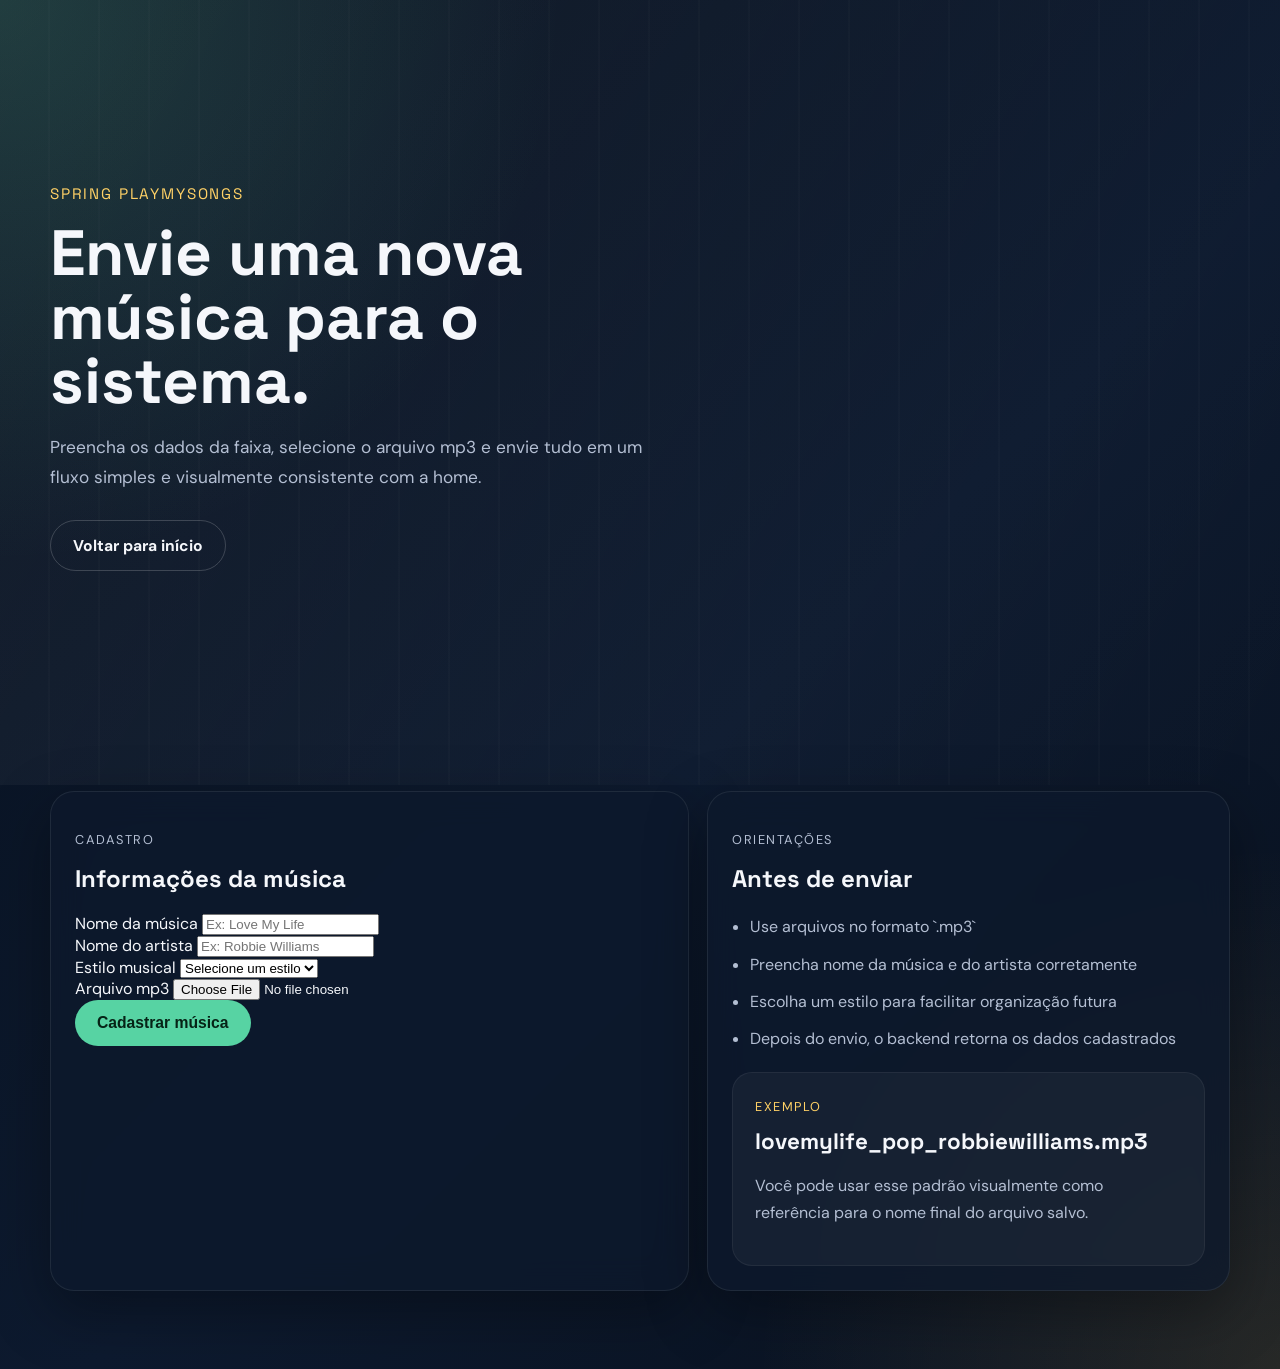
==== src/main/resources/static/cadastroMusica.html @ 6e3c8853 "Arrumar os bugs e fazer front end de pesquisa" ====
<!DOCTYPE html>
<html lang="pt-BR">
<head>
    <meta charset="UTF-8">
    <meta name="viewport" content="width=device-width, initial-scale=1.0">
    <title>Cadastro de Músicas</title>
    <link rel="stylesheet" href="css/style.css">
    <script src="js/cadastroController.js" defer></script>
</head>
<body>
<section class="hero hero--compact">
    <div class="hero__overlay"></div>

    <header class="topbar topbar--single">
        <div>
            <p class="brand">Spring PlayMySongs</p>
            <h1>Envie uma nova música para o sistema.</h1>
            <p class="subtitle">
                Preencha os dados da faixa, selecione o arquivo mp3 e envie tudo em um fluxo simples e visualmente consistente com a home.
            </p>

            <div class="hero__actions">
                <a class="btn btn--secondary" href="index.html">Voltar para início</a>
            </div>
        </div>
    </header>
</section>

<main class="content">
    <section class="section grid">
        <article class="panel">
            <p class="eyebrow">Cadastro</p>
            <h2>Informações da música</h2>

            <form class="music-form" method="post" enctype="multipart/form-data">
                <div class="form-grid">
                    <div class="form-field">
                        <label for="nomeMusica">Nome da música</label>
                        <input type="text" id="nomeMusica" name="nomeMusica" placeholder="Ex: Love My Life" required>
                    </div>

                    <div class="form-field">
                        <label for="nomeAutor">Nome do artista</label>
                        <input type="text" id="nomeAutor" name="nomeAutor" placeholder="Ex: Robbie Williams" required>
                    </div>
                </div>

                <div class="form-grid">
                    <div class="form-field">
                        <label for="estilo">Estilo musical</label>
                        <select id="estilo" name="estilo" required>
                            <option value="">Selecione um estilo</option>
                            <option value="pop">Pop</option>
                            <option value="rock">Rock</option>
                            <option value="sertanejo">Sertanejo</option>
                            <option value="funk">Funk</option>
                            <option value="rap">Rap</option>
                            <option value="gospel">Gospel</option>
                            <option value="mpb">MPB</option>
                            <option value="eletronica">Eletrônica</option>
                        </select>
                    </div>

                    <div class="form-field">
                        <label for="file">Arquivo mp3</label>
                        <input type="file" id="file" name="file" accept=".mp3,audio/mpeg" required>
                    </div>
                </div>

                <div class="form-actions">
                    <button class="btn btn--primary" type="button" onclick="cadastrarMusica()">Cadastrar música</button>
                </div>
            </form>

            <div id="mensagem-feedback" class="suggestion-box" style="display: none;"></div>
        </article>

        <article class="panel">
            <p class="eyebrow">Orientações</p>
            <h2>Antes de enviar</h2>
            <ul class="feature-list">
                <li>Use arquivos no formato `.mp3`</li>
                <li>Preencha nome da música e do artista corretamente</li>
                <li>Escolha um estilo para facilitar organização futura</li>
                <li>Depois do envio, o backend retorna os dados cadastrados</li>
            </ul>

            <div class="suggestion-box" style="margin-top: 20px;">
                <span class="badge">Exemplo</span>
                <h3>lovemylife_pop_robbiewilliams.mp3</h3>
                <p>Você pode usar esse padrão visualmente como referência para o nome final do arquivo salvo.</p>
            </div>
        </article>
    </section>
</main>
</body>
</html>
---- src/main/resources/static/css/style.css ----
@import url('https://fonts.googleapis.com/css2?family=Space+Grotesk:wght@400;500;700&family=DM+Sans:wght@400;500;700&display=swap');

:root {
    --bg: #081120;
    --bg-soft: #101b2e;
    --surface: rgba(14, 25, 44, 0.78);
    --surface-border: rgba(255, 255, 255, 0.08);
    --text: #f5f7fb;
    --muted: #b4bfd3;
    --primary: #57d3a3;
    --primary-dark: #1ea672;
    --accent: #ffd166;
    --shadow: 0 20px 60px rgba(0, 0, 0, 0.35);
}

* {
    box-sizing: border-box;
}

html {
    scroll-behavior: smooth;
}

body {
    margin: 0;
    font-family: 'DM Sans', sans-serif;
    color: var(--text);
    background:
            radial-gradient(circle at top left, rgba(87, 211, 163, 0.18), transparent 30%),
            radial-gradient(circle at bottom right, rgba(255, 209, 102, 0.12), transparent 28%),
            linear-gradient(135deg, #07101d 0%, #0d1a2f 55%, #09111e 100%);
    min-height: 100vh;
}

h1, h2, h3, .brand {
    font-family: 'Space Grotesk', sans-serif;
    margin-top: 0;
}

a {
    text-decoration: none;
}

.hero {
    position: relative;
    padding: 40px 24px 70px;
    overflow: hidden;
}

.hero__overlay {
    position: absolute;
    inset: 0;
    background:
            linear-gradient(120deg, rgba(255,255,255,0.05), transparent),
            repeating-linear-gradient(
                    90deg,
                    transparent 0,
                    transparent 48px,
                    rgba(255,255,255,0.03) 49px,
                    transparent 50px
            );
    pointer-events: none;
}

.topbar,
.content {
    width: min(1180px, calc(100% - 24px));
    margin: 0 auto;
    position: relative;
    z-index: 1;
}

.topbar {
    display: grid;
    grid-template-columns: 1.3fr 0.9fr;
    gap: 28px;
    align-items: center;
    min-height: 75vh;
}

.brand {
    color: var(--accent);
    font-size: 0.95rem;
    letter-spacing: 0.12em;
    text-transform: uppercase;
    margin-bottom: 18px;
}

h1 {
    font-size: clamp(2.4rem, 5vw, 4.8rem);
    line-height: 1;
    max-width: 700px;
    margin-bottom: 20px;
}

.subtitle {
    max-width: 620px;
    font-size: 1.08rem;
    line-height: 1.7;
    color: var(--muted);
}

.hero__actions {
    display: flex;
    flex-wrap: wrap;
    gap: 14px;
    margin-top: 28px;
}

.btn,
.card__button {
    border: 0;
    border-radius: 999px;
    padding: 14px 22px;
    font-weight: 700;
    font-size: 0.98rem;
    cursor: pointer;
    transition: transform 0.2s ease, opacity 0.2s ease, background 0.2s ease;
}

.btn:hover,
.card__button:hover {
    transform: translateY(-2px);
}

.btn--primary {
    background: var(--primary);
    color: #062316;
}

.btn--secondary {
    background: transparent;
    color: var(--text);
    border: 1px solid rgba(255,255,255,0.18);
}

.hero__card,
.card,
.panel {
    background: var(--surface);
    border: 1px solid var(--surface-border);
    backdrop-filter: blur(16px);
    box-shadow: var(--shadow);
}

.hero__card {
    border-radius: 28px;
    padding: 28px;
}

.badge,
.eyebrow {
    display: inline-block;
    font-size: 0.8rem;
    text-transform: uppercase;
    letter-spacing: 0.12em;
    color: var(--accent);
    margin-bottom: 12px;
}

.hero__card h2 {
    font-size: 2rem;
    margin-bottom: 12px;
}

.hero__card p {
    color: var(--muted);
    line-height: 1.7;
}

.hero__stats {
    display: grid;
    grid-template-columns: repeat(3, 1fr);
    gap: 12px;
    margin-top: 24px;
}

.hero__stats div {
    background: rgba(255, 255, 255, 0.04);
    border-radius: 18px;
    padding: 16px;
}

.hero__stats strong {
    display: block;
    font-size: 1.05rem;
    margin-bottom: 4px;
}

.hero__stats span {
    color: var(--muted);
    font-size: 0.9rem;
}

.content {
    padding-bottom: 50px;
}

.section {
    margin-top: -22px;
    padding: 28px 0;
}

.section--highlight {
    position: relative;
    z-index: 2;
}

.section__title {
    margin-bottom: 20px;
}

.section__title h2 {
    font-size: clamp(1.8rem, 4vw, 3rem);
    margin: 0;
}

.cards {
    display: grid;
    grid-template-columns: repeat(3, 1fr);
    gap: 18px;
}

.card,
.panel {
    border-radius: 24px;
    padding: 24px;
}

.card__icon {
    display: inline-flex;
    width: 52px;
    height: 52px;
    border-radius: 16px;
    align-items: center;
    justify-content: center;
    background: rgba(87, 211, 163, 0.12);
    color: var(--primary);
    font-size: 1.4rem;
    margin-bottom: 16px;
}

.card p,
.panel p,
.feature-list li,
.suggestion-box p {
    color: var(--muted);
    line-height: 1.7;
}

.card__link {
    display: inline-block;
    margin-top: 14px;
    color: var(--accent);
    font-weight: 700;
}

.card__button {
    margin-top: 14px;
    background: rgba(255, 209, 102, 0.12);
    color: var(--accent);
}

.grid {
    display: grid;
    grid-template-columns: 1.1fr 0.9fr;
    gap: 18px;
}

.suggestion-box {
    margin-top: 16px;
    padding: 22px;
    border-radius: 20px;
    background: rgba(255, 255, 255, 0.04);
    border: 1px solid rgba(255,255,255,0.06);
}

.suggestion-box h3 {
    margin-bottom: 8px;
    font-size: 1.4rem;
}

.feature-list {
    padding-left: 18px;
    margin: 12px 0 0;
}

.feature-list li + li {
    margin-top: 10px;
}

@media (max-width: 900px) {
    .topbar,
    .cards,
    .grid,
    .hero__stats {
        grid-template-columns: 1fr;
    }

    .hero {
        padding-top: 24px;
    }

    .topbar {
        min-height: auto;
    }
}

@media (max-width: 600px) {
    .hero,
    .content {
        width: 100%;
    }

    .hero__actions {
        flex-direction: column;
    }

    .btn,
    .card__button {
        width: 100%;
        text-align: center;
    }

    .card,
    .panel,
    .hero__card {
        padding: 20px;
    }

    .hero--compact {
        padding-bottom: 40px;
    }

    .topbar--single {
        grid-template-columns: 1fr;
        min-height: auto;
    }

    .music-form {
        margin-top: 20px;
    }

    .form-grid {
        display: grid;
        grid-template-columns: repeat(2, 1fr);
        gap: 18px;
        margin-bottom: 18px;
    }

    .form-field {
        display: flex;
        flex-direction: column;
        gap: 10px;
    }

    .form-field label {
        font-weight: 700;
        color: var(--text);
        font-size: 0.95rem;
    }

    .form-field input,
    .form-field select {
        width: 100%;
        border: 1px solid rgba(255, 255, 255, 0.12);
        background: rgba(255, 255, 255, 0.05);
        color: var(--text);
        border-radius: 16px;
        padding: 14px 16px;
        font: inherit;
        outline: none;
        transition: border-color 0.2s ease, transform 0.2s ease, background 0.2s ease;
    }

    .form-field input::placeholder {
        color: rgba(180, 191, 211, 0.75);
    }

    .form-field input:focus,
    .form-field select:focus {
        border-color: var(--primary);
        background: rgba(255, 255, 255, 0.08);
        transform: translateY(-1px);
    }

    .form-field input[type="file"] {
        padding: 12px;
        cursor: pointer;
    }

    .form-actions {
        margin-top: 10px;
    }

    .form-actions .btn {
        min-width: 220px;
    }

    #mensagem-feedback {
        margin-top: 22px;
    }

    @media (max-width: 900px) {
        .form-grid {
            grid-template-columns: 1fr;
        }
    }

    @media (max-width: 600px) {
        .form-actions .btn {
            width: 100%;
            min-width: 0;
        }
    }
}
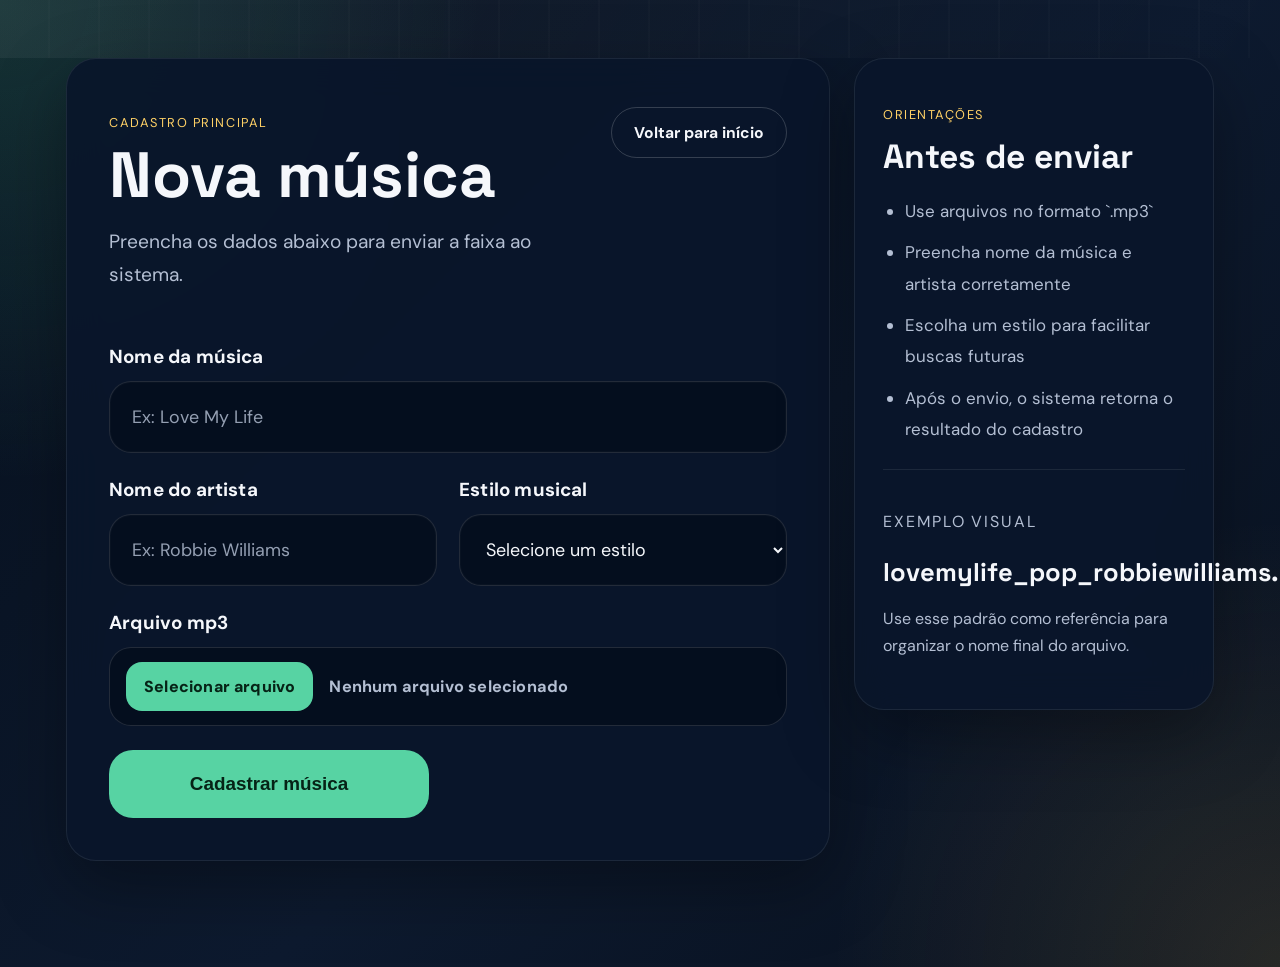
==== commit ae1c7b92: "Front end feito(falta pesquisa) e cadastro funcionando" ====
--- a/src/main/resources/static/cadastroMusica.html
+++ b/src/main/resources/static/cadastroMusica.html
@@ -10,43 +10,36 @@
 <body>
 <section class="hero hero--compact">
     <div class="hero__overlay"></div>
-
-    <header class="topbar topbar--single">
-        <div>
-            <p class="brand">Spring PlayMySongs</p>
-            <h1>Envie uma nova música para o sistema.</h1>
-            <p class="subtitle">
-                Preencha os dados da faixa, selecione o arquivo mp3 e envie tudo em um fluxo simples e visualmente consistente com a home.
-            </p>
-
-            <div class="hero__actions">
-                <a class="btn btn--secondary" href="index.html">Voltar para início</a>
-            </div>
-        </div>
-    </header>
 </section>
 
 <main class="content">
-    <section class="section grid">
-        <article class="panel">
-            <p class="eyebrow">Cadastro</p>
-            <h2>Informações da música</h2>
+    <section class="cadastro-shell">
+        <article class="cadastro-main">
+            <div class="cadastro-main__header cadastro-main__header--row">
+                <div>
+                    <p class="eyebrow">Cadastro principal</p>
+                    <h2>Nova música</h2>
+                    <p class="cadastro-main__text">
+                        Preencha os dados abaixo para enviar a faixa ao sistema.
+                    </p>
+                </div>
 
-            <form class="music-form" method="post" enctype="multipart/form-data">
-                <div class="form-grid">
-                    <div class="form-field">
-                        <label for="nomeMusica">Nome da música</label>
-                        <input type="text" id="nomeMusica" name="nomeMusica" placeholder="Ex: Love My Life" required>
-                    </div>
+                <a class="btn btn--secondary cadastro-main__back" href="index.html">Voltar para início</a>
+            </div>
 
-                    <div class="form-field">
+            <form class="music-form music-form--spotlight" method="post" enctype="multipart/form-data">
+                <div class="music-form__group">
+                    <label for="nomeMusica">Nome da música</label>
+                    <input type="text" id="nomeMusica" name="nomeMusica" placeholder="Ex: Love My Life" required>
+                </div>
+
+                <div class="music-form__row">
+                    <div class="music-form__group">
                         <label for="nomeAutor">Nome do artista</label>
                         <input type="text" id="nomeAutor" name="nomeAutor" placeholder="Ex: Robbie Williams" required>
                     </div>
-                </div>
 
-                <div class="form-grid">
-                    <div class="form-field">
+                    <div class="music-form__group">
                         <label for="estilo">Estilo musical</label>
                         <select id="estilo" name="estilo" required>
                             <option value="">Selecione um estilo</option>
@@ -60,37 +53,47 @@
                             <option value="eletronica">Eletrônica</option>
                         </select>
                     </div>
-
-                    <div class="form-field">
-                        <label for="file">Arquivo mp3</label>
-                        <input type="file" id="file" name="file" accept=".mp3,audio/mpeg" required>
-                    </div>
                 </div>
 
-                <div class="form-actions">
-                    <button class="btn btn--primary" type="button" onclick="cadastrarMusica()">Cadastrar música</button>
+                <div class="music-form__group">
+                    <label for="file">Arquivo mp3</label>
+
+                    <label for="file" class="file-upload">
+                        <span class="file-upload__button">Selecionar arquivo</span>
+                        <span class="file-upload__text" id="file-name">Nenhum arquivo selecionado</span>
+                    </label>
+
+                    <input type="file" id="file" name="file" accept=".mp3,audio/mpeg" required onchange="mostrarNomeArquivo()">
+                </div>
+
+                <div class="music-form__actions">
+                    <button class="btn btn--primary btn--big" type="button" onclick="cadastrarMusica()">
+                        Cadastrar música
+                    </button>
                 </div>
             </form>
 
-            <div id="mensagem-feedback" class="suggestion-box" style="display: none;"></div>
+            <div id="mensagem-feedback" class="suggestion-box feedback-box" style="display: none;"></div>
         </article>
 
-        <article class="panel">
-            <p class="eyebrow">Orientações</p>
-            <h2>Antes de enviar</h2>
-            <ul class="feature-list">
-                <li>Use arquivos no formato `.mp3`</li>
-                <li>Preencha nome da música e do artista corretamente</li>
-                <li>Escolha um estilo para facilitar organização futura</li>
-                <li>Depois do envio, o backend retorna os dados cadastrados</li>
-            </ul>
+        <aside class="cadastro-side">
+            <section class="cadastro-side__section">
+                <p class="eyebrow">Orientações</p>
+                <h2>Antes de enviar</h2>
+                <ul class="feature-list cadastro-side__list">
+                    <li>Use arquivos no formato `.mp3`</li>
+                    <li>Preencha nome da música e artista corretamente</li>
+                    <li>Escolha um estilo para facilitar buscas futuras</li>
+                    <li>Após o envio, o sistema retorna o resultado do cadastro</li>
+                </ul>
+            </section>
 
-            <div class="suggestion-box" style="margin-top: 20px;">
-                <span class="badge">Exemplo</span>
+            <section class="cadastro-side__section cadastro-side__section--example">
+                <p class="eyebrow">Exemplo visual</p>
                 <h3>lovemylife_pop_robbiewilliams.mp3</h3>
-                <p>Você pode usar esse padrão visualmente como referência para o nome final do arquivo salvo.</p>
-            </div>
-        </article>
+                <p>Use esse padrão como referência para organizar o nome final do arquivo.</p>
+            </section>
+        </aside>
     </section>
 </main>
 </body>
--- a/src/main/resources/static/css/style.css
+++ b/src/main/resources/static/css/style.css
@@ -2,13 +2,11 @@
 
 :root {
     --bg: #081120;
-    --bg-soft: #101b2e;
     --surface: rgba(14, 25, 44, 0.78);
     --surface-border: rgba(255, 255, 255, 0.08);
     --text: #f5f7fb;
     --muted: #b4bfd3;
     --primary: #57d3a3;
-    --primary-dark: #1ea672;
     --accent: #ffd166;
     --shadow: 0 20px 60px rgba(0, 0, 0, 0.35);
 }
@@ -23,18 +21,21 @@
 
 body {
     margin: 0;
+    min-height: 100vh;
     font-family: 'DM Sans', sans-serif;
     color: var(--text);
     background:
             radial-gradient(circle at top left, rgba(87, 211, 163, 0.18), transparent 30%),
             radial-gradient(circle at bottom right, rgba(255, 209, 102, 0.12), transparent 28%),
             linear-gradient(135deg, #07101d 0%, #0d1a2f 55%, #09111e 100%);
-    min-height: 100vh;
-}
-
-h1, h2, h3, .brand {
+}
+
+h1,
+h2,
+h3,
+.brand {
+    margin-top: 0;
     font-family: 'Space Grotesk', sans-serif;
-    margin-top: 0;
 }
 
 a {
@@ -47,16 +48,26 @@
     overflow: hidden;
 }
 
+.hero--compact {
+    padding-bottom: 18px;
+}
+
+.hero--home {
+    min-height: 100vh;
+    display: flex;
+    align-items: center;
+}
+
 .hero__overlay {
     position: absolute;
     inset: 0;
     background:
-            linear-gradient(120deg, rgba(255,255,255,0.05), transparent),
+            linear-gradient(120deg, rgba(255, 255, 255, 0.05), transparent),
             repeating-linear-gradient(
                     90deg,
                     transparent 0,
                     transparent 48px,
-                    rgba(255,255,255,0.03) 49px,
+                    rgba(255, 255, 255, 0.03) 49px,
                     transparent 50px
             );
     pointer-events: none;
@@ -72,10 +83,13 @@
 
 .topbar {
     display: grid;
-    grid-template-columns: 1.3fr 0.9fr;
     gap: 28px;
     align-items: center;
-    min-height: 75vh;
+}
+
+.topbar--single {
+    grid-template-columns: 1fr;
+    min-height: auto;
 }
 
 .brand {
@@ -89,7 +103,7 @@
 h1 {
     font-size: clamp(2.4rem, 5vw, 4.8rem);
     line-height: 1;
-    max-width: 700px;
+    max-width: 760px;
     margin-bottom: 20px;
 }
 
@@ -107,8 +121,7 @@
     margin-top: 28px;
 }
 
-.btn,
-.card__button {
+.btn {
     border: 0;
     border-radius: 999px;
     padding: 14px 22px;
@@ -118,8 +131,7 @@
     transition: transform 0.2s ease, opacity 0.2s ease, background 0.2s ease;
 }
 
-.btn:hover,
-.card__button:hover {
+.btn:hover {
     transform: translateY(-2px);
 }
 
@@ -131,140 +143,21 @@
 .btn--secondary {
     background: transparent;
     color: var(--text);
-    border: 1px solid rgba(255,255,255,0.18);
-}
-
-.hero__card,
-.card,
-.panel {
-    background: var(--surface);
-    border: 1px solid var(--surface-border);
-    backdrop-filter: blur(16px);
-    box-shadow: var(--shadow);
-}
-
-.hero__card {
-    border-radius: 28px;
-    padding: 28px;
+    border: 1px solid rgba(255, 255, 255, 0.18);
 }
 
 .badge,
 .eyebrow {
     display: inline-block;
+    margin-bottom: 12px;
+    color: var(--accent);
     font-size: 0.8rem;
     text-transform: uppercase;
     letter-spacing: 0.12em;
-    color: var(--accent);
-    margin-bottom: 12px;
-}
-
-.hero__card h2 {
-    font-size: 2rem;
-    margin-bottom: 12px;
-}
-
-.hero__card p {
-    color: var(--muted);
-    line-height: 1.7;
-}
-
-.hero__stats {
-    display: grid;
-    grid-template-columns: repeat(3, 1fr);
-    gap: 12px;
-    margin-top: 24px;
-}
-
-.hero__stats div {
-    background: rgba(255, 255, 255, 0.04);
-    border-radius: 18px;
-    padding: 16px;
-}
-
-.hero__stats strong {
-    display: block;
-    font-size: 1.05rem;
-    margin-bottom: 4px;
-}
-
-.hero__stats span {
-    color: var(--muted);
-    font-size: 0.9rem;
 }
 
 .content {
     padding-bottom: 50px;
-}
-
-.section {
-    margin-top: -22px;
-    padding: 28px 0;
-}
-
-.section--highlight {
-    position: relative;
-    z-index: 2;
-}
-
-.section__title {
-    margin-bottom: 20px;
-}
-
-.section__title h2 {
-    font-size: clamp(1.8rem, 4vw, 3rem);
-    margin: 0;
-}
-
-.cards {
-    display: grid;
-    grid-template-columns: repeat(3, 1fr);
-    gap: 18px;
-}
-
-.card,
-.panel {
-    border-radius: 24px;
-    padding: 24px;
-}
-
-.card__icon {
-    display: inline-flex;
-    width: 52px;
-    height: 52px;
-    border-radius: 16px;
-    align-items: center;
-    justify-content: center;
-    background: rgba(87, 211, 163, 0.12);
-    color: var(--primary);
-    font-size: 1.4rem;
-    margin-bottom: 16px;
-}
-
-.card p,
-.panel p,
-.feature-list li,
-.suggestion-box p {
-    color: var(--muted);
-    line-height: 1.7;
-}
-
-.card__link {
-    display: inline-block;
-    margin-top: 14px;
-    color: var(--accent);
-    font-weight: 700;
-}
-
-.card__button {
-    margin-top: 14px;
-    background: rgba(255, 209, 102, 0.12);
-    color: var(--accent);
-}
-
-.grid {
-    display: grid;
-    grid-template-columns: 1.1fr 0.9fr;
-    gap: 18px;
 }
 
 .suggestion-box {
@@ -272,7 +165,7 @@
     padding: 22px;
     border-radius: 20px;
     background: rgba(255, 255, 255, 0.04);
-    border: 1px solid rgba(255,255,255,0.06);
+    border: 1px solid rgba(255, 255, 255, 0.06);
 }
 
 .suggestion-box h3 {
@@ -285,24 +178,397 @@
     margin: 12px 0 0;
 }
 
+.feature-list li,
+.suggestion-box p {
+    color: var(--muted);
+    line-height: 1.8;
+}
+
 .feature-list li + li {
     margin-top: 10px;
 }
 
-@media (max-width: 900px) {
-    .topbar,
-    .cards,
-    .grid,
-    .hero__stats {
+/* HOME */
+
+.home-topbar {
+    grid-template-columns: minmax(0, 1.2fr) 420px;
+    min-height: auto;
+}
+
+.home-topbar__content h1 {
+    max-width: 760px;
+}
+
+.home-suggestion {
+    background: rgba(9, 22, 43, 0.9);
+    border: 1px solid rgba(255, 255, 255, 0.08);
+    border-radius: 30px;
+    padding: 28px;
+    box-shadow: 0 24px 70px rgba(0, 0, 0, 0.34);
+    backdrop-filter: blur(18px);
+}
+
+.home-suggestion h2 {
+    font-size: 2rem;
+    margin-bottom: 12px;
+}
+
+.home-suggestion__box {
+    margin-top: 0;
+    background: rgba(5, 15, 31, 0.82);
+}
+
+.home-suggestion__button {
+    width: 100%;
+    margin-top: 18px;
+    border: 0;
+    border-radius: 18px;
+    padding: 16px 18px;
+    background: rgba(255, 209, 102, 0.12);
+    color: var(--accent);
+    font-weight: 700;
+    cursor: pointer;
+}
+
+/* CADASTRO */
+
+.cadastro-topbar {
+    min-height: auto;
+    padding-bottom: 0;
+}
+
+.cadastro-topbar--minimal {
+    display: flex;
+    align-items: center;
+}
+
+.cadastro-topbar__actions {
+    display: flex;
+    justify-content: flex-start;
+}
+
+.cadastro-shell {
+    width: min(1280px, calc(100% - 32px));
+    margin: 0 auto 56px;
+    display: grid;
+    grid-template-columns: minmax(0, 1.45fr) 360px;
+    gap: 24px;
+    align-items: start;
+    position: relative;
+    z-index: 2;
+}
+
+.cadastro-main,
+.cadastro-side,
+.pesquisa-main,
+.pesquisa-side {
+    background: rgba(9, 22, 43, 0.9);
+    border: 1px solid rgba(255, 255, 255, 0.08);
+    box-shadow: 0 24px 70px rgba(0, 0, 0, 0.34);
+    backdrop-filter: blur(18px);
+}
+
+.cadastro-main,
+.pesquisa-main {
+    border-radius: 30px;
+    padding: 42px;
+}
+
+.cadastro-side,
+.pesquisa-side {
+    border-radius: 30px;
+    padding: 30px 28px;
+    display: flex;
+    flex-direction: column;
+    gap: 20px;
+    position: sticky;
+    top: 24px;
+}
+
+.cadastro-main__header h2,
+.pesquisa-main__header h2 {
+    font-size: clamp(2.8rem, 5vw, 4.1rem);
+    margin-bottom: 12px;
+    line-height: 1;
+}
+
+.cadastro-main__text,
+.pesquisa-main__text {
+    max-width: 760px;
+    color: var(--muted);
+    font-size: 1.2rem;
+    line-height: 1.7;
+}
+
+.music-form--spotlight,
+.search-form {
+    margin-top: 34px;
+}
+
+.music-form__row {
+    display: grid;
+    grid-template-columns: repeat(2, minmax(0, 1fr));
+    gap: 22px;
+}
+
+.music-form__group,
+.search-form__group {
+    display: flex;
+    flex-direction: column;
+    gap: 12px;
+    margin-bottom: 24px;
+}
+
+.music-form__group label,
+.search-form__group label {
+    color: var(--text);
+    font-size: 1.18rem;
+    font-weight: 700;
+    letter-spacing: 0.01em;
+}
+
+.music-form__group input,
+.music-form__group select,
+.search-form__group input {
+    width: 100%;
+    min-height: 72px;
+    padding: 20px 22px;
+    border: 1px solid rgba(255, 255, 255, 0.12);
+    border-radius: 22px;
+    background: rgba(5, 15, 31, 0.98);
+    color: var(--text);
+    font: inherit;
+    font-size: 1.12rem;
+    outline: none;
+    box-shadow: inset 0 0 0 1px rgba(255, 255, 255, 0.02);
+    transition: border-color 0.2s ease, transform 0.2s ease, box-shadow 0.2s ease, background 0.2s ease;
+}
+
+.music-form__group input::placeholder,
+.search-form__group input::placeholder {
+    color: rgba(180, 191, 211, 0.82);
+}
+
+.music-form__group input:focus,
+.music-form__group select:focus,
+.search-form__group input:focus {
+    border-color: var(--primary);
+    background: rgba(9, 24, 46, 0.98);
+    transform: translateY(-1px);
+    box-shadow: 0 0 0 4px rgba(87, 211, 163, 0.14);
+}
+
+.music-form__group input[type="file"] {
+    display: none;
+}
+
+.file-upload {
+    min-height: 76px;
+    padding: 14px 16px;
+    border: 1px solid rgba(255, 255, 255, 0.12);
+    border-radius: 22px;
+    background: rgba(5, 15, 31, 0.98);
+    display: flex;
+    align-items: center;
+    gap: 16px;
+    cursor: pointer;
+    transition: border-color 0.2s ease, transform 0.2s ease, box-shadow 0.2s ease, background 0.2s ease;
+}
+
+.file-upload:hover {
+    border-color: var(--primary);
+    background: rgba(9, 24, 46, 0.98);
+    transform: translateY(-1px);
+    box-shadow: 0 0 0 4px rgba(87, 211, 163, 0.1);
+}
+
+.file-upload__button {
+    background: var(--primary);
+    color: #062316;
+    font-size: 1rem;
+    font-weight: 800;
+    padding: 14px 18px;
+    border-radius: 16px;
+    white-space: nowrap;
+}
+
+.file-upload__text {
+    color: var(--muted);
+    font-size: 1.02rem;
+    overflow: hidden;
+    text-overflow: ellipsis;
+    white-space: nowrap;
+}
+
+.music-form__actions,
+.search-form__actions {
+    margin-top: 14px;
+}
+
+.btn--big {
+    min-width: 320px;
+    min-height: 68px;
+    border-radius: 24px;
+    font-size: 1.18rem;
+}
+
+.feedback-box {
+    margin-top: 28px;
+    padding: 24px;
+    background: rgba(6, 17, 34, 0.88);
+    border: 1px solid rgba(255, 255, 255, 0.08);
+}
+
+.cadastro-side__section,
+.pesquisa-side__section {
+    padding: 4px 0;
+}
+
+.cadastro-side__section + .cadastro-side__section,
+.pesquisa-side__section + .pesquisa-side__section {
+    border-top: 1px solid rgba(255, 255, 255, 0.08);
+    padding-top: 22px;
+}
+
+.cadastro-side__section h2,
+.pesquisa-side__section h2 {
+    font-size: 2.1rem;
+    margin: 0 0 18px;
+}
+
+.cadastro-side__section h3,
+.pesquisa-side__section h3 {
+    font-size: 1.6rem;
+    line-height: 1.3;
+    margin: 8px 0 10px;
+}
+
+.cadastro-side__list,
+.pesquisa-side__list {
+    padding-left: 22px;
+    margin: 0;
+}
+
+.cadastro-side__list li,
+.pesquisa-side__list li {
+    color: var(--muted);
+    font-size: 1.06rem;
+    line-height: 1.85;
+}
+
+.cadastro-side__section--example p,
+.pesquisa-side__section--example p {
+    color: var(--muted);
+    font-size: 1rem;
+    line-height: 1.7;
+}
+
+/* PESQUISA */
+
+.pesquisa-shell {
+    width: min(1280px, calc(100% - 32px));
+    margin: 0 auto 56px;
+    display: grid;
+    grid-template-columns: minmax(0, 1.45fr) 360px;
+    gap: 24px;
+    align-items: start;
+    position: relative;
+    z-index: 2;
+}
+
+.search-form__row {
+    display: grid;
+    grid-template-columns: minmax(0, 1fr) 240px;
+    gap: 20px;
+    align-items: end;
+}
+
+.results-grid {
+    display: grid;
+    gap: 18px;
+    margin-top: 26px;
+}
+
+.music-result {
+    display: grid;
+    gap: 18px;
+    padding: 24px;
+    background: rgba(6, 17, 34, 0.88);
+    border: 1px solid rgba(255, 255, 255, 0.08);
+    border-radius: 24px;
+}
+
+.music-result__meta h3 {
+    font-size: 1.8rem;
+    margin-bottom: 10px;
+}
+
+.music-result__meta p {
+    margin: 6px 0;
+    color: var(--muted);
+}
+
+.music-result__player audio {
+    width: 100%;
+    border-radius: 16px;
+}
+
+/* RESPONSIVO */
+
+@media (max-width: 1024px) {
+    .home-topbar,
+    .cadastro-shell,
+    .pesquisa-shell {
         grid-template-columns: 1fr;
     }
 
-    .hero {
-        padding-top: 24px;
-    }
-
-    .topbar {
-        min-height: auto;
+    .cadastro-side,
+    .pesquisa-side {
+        position: static;
+    }
+}
+
+@media (max-width: 720px) {
+    .cadastro-main,
+    .pesquisa-main,
+    .cadastro-side,
+    .pesquisa-side,
+    .home-suggestion {
+        padding: 24px;
+    }
+
+    .music-form__row,
+    .search-form__row {
+        grid-template-columns: 1fr;
+    }
+
+    .music-form__group label,
+    .search-form__group label {
+        font-size: 1.03rem;
+    }
+
+    .music-form__group input,
+    .music-form__group select,
+    .search-form__group input,
+    .file-upload {
+        min-height: 62px;
+        font-size: 1rem;
+    }
+
+    .btn,
+    .btn--big {
+        width: 100%;
+        min-width: 0;
+        text-align: center;
+    }
+
+    .file-upload {
+        flex-direction: column;
+        align-items: flex-start;
+    }
+
+    .hero__actions {
+        flex-direction: column;
     }
 }
 
@@ -312,105 +578,31 @@
         width: 100%;
     }
 
-    .hero__actions {
+    h1 {
+        font-size: clamp(2rem, 11vw, 3.2rem);
+    }
+}
+
+.cadastro-main__header--row {
+    display: flex;
+    align-items: flex-start;
+    justify-content: space-between;
+    gap: 20px;
+}
+
+.cadastro-main__back {
+    flex-shrink: 0;
+    margin-top: 6px;
+}
+
+@media (max-width: 720px) {
+    .cadastro-main__header--row {
         flex-direction: column;
-    }
-
-    .btn,
-    .card__button {
+        align-items: flex-start;
+    }
+
+    .cadastro-main__back {
         width: 100%;
-        text-align: center;
-    }
-
-    .card,
-    .panel,
-    .hero__card {
-        padding: 20px;
-    }
-
-    .hero--compact {
-        padding-bottom: 40px;
-    }
-
-    .topbar--single {
-        grid-template-columns: 1fr;
-        min-height: auto;
-    }
-
-    .music-form {
-        margin-top: 20px;
-    }
-
-    .form-grid {
-        display: grid;
-        grid-template-columns: repeat(2, 1fr);
-        gap: 18px;
-        margin-bottom: 18px;
-    }
-
-    .form-field {
-        display: flex;
-        flex-direction: column;
-        gap: 10px;
-    }
-
-    .form-field label {
-        font-weight: 700;
-        color: var(--text);
-        font-size: 0.95rem;
-    }
-
-    .form-field input,
-    .form-field select {
-        width: 100%;
-        border: 1px solid rgba(255, 255, 255, 0.12);
-        background: rgba(255, 255, 255, 0.05);
-        color: var(--text);
-        border-radius: 16px;
-        padding: 14px 16px;
-        font: inherit;
-        outline: none;
-        transition: border-color 0.2s ease, transform 0.2s ease, background 0.2s ease;
-    }
-
-    .form-field input::placeholder {
-        color: rgba(180, 191, 211, 0.75);
-    }
-
-    .form-field input:focus,
-    .form-field select:focus {
-        border-color: var(--primary);
-        background: rgba(255, 255, 255, 0.08);
-        transform: translateY(-1px);
-    }
-
-    .form-field input[type="file"] {
-        padding: 12px;
-        cursor: pointer;
-    }
-
-    .form-actions {
-        margin-top: 10px;
-    }
-
-    .form-actions .btn {
-        min-width: 220px;
-    }
-
-    #mensagem-feedback {
-        margin-top: 22px;
-    }
-
-    @media (max-width: 900px) {
-        .form-grid {
-            grid-template-columns: 1fr;
-        }
-    }
-
-    @media (max-width: 600px) {
-        .form-actions .btn {
-            width: 100%;
-            min-width: 0;
-        }
+        margin-top: 0;
     }
 }
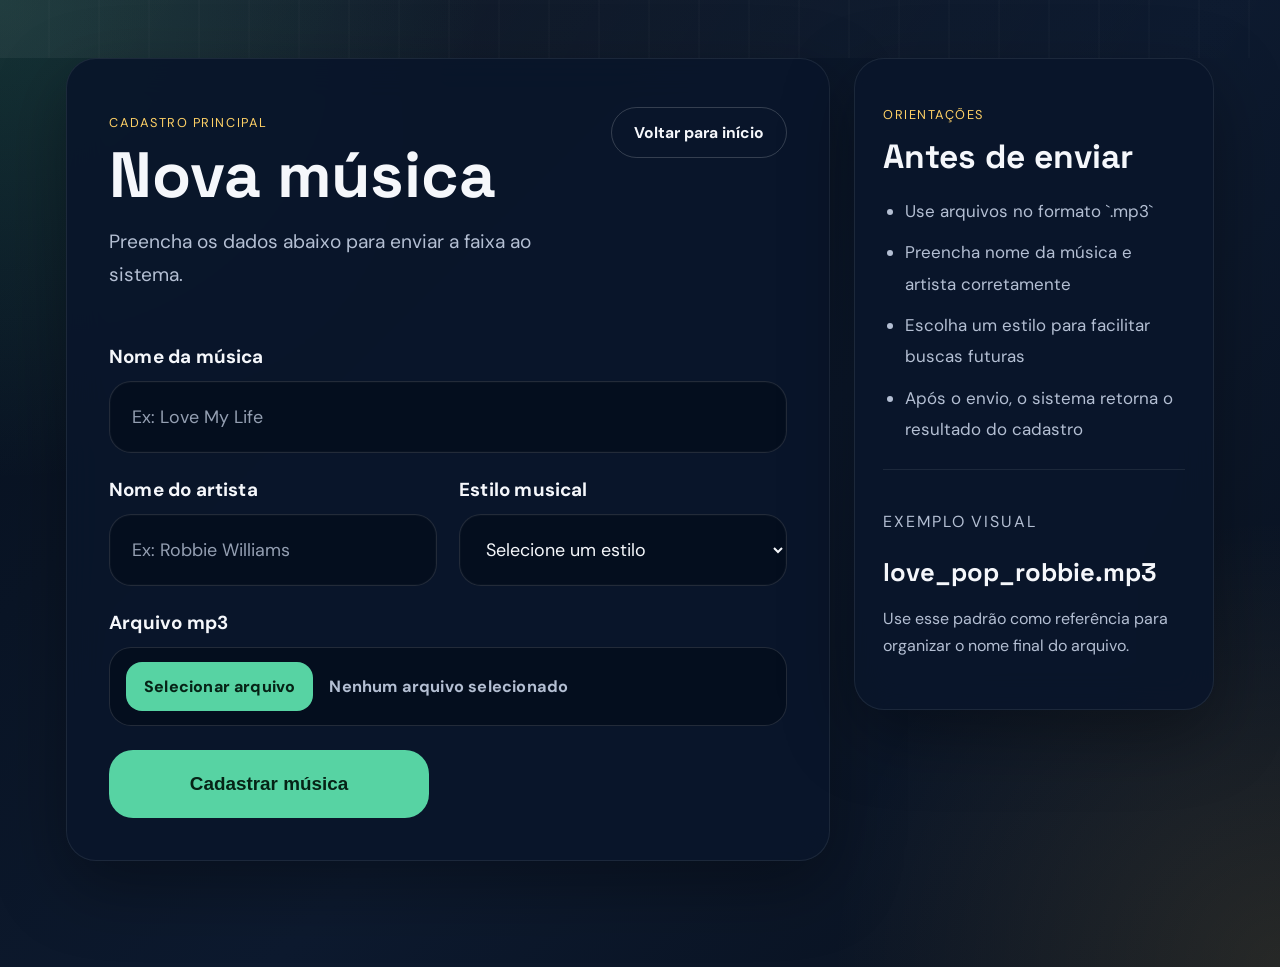
==== commit a3ad457c: "Adicionado as coisas do banco de dados" ====
--- a/src/main/resources/static/cadastroMusica.html
+++ b/src/main/resources/static/cadastroMusica.html
@@ -90,7 +90,7 @@
 
             <section class="cadastro-side__section cadastro-side__section--example">
                 <p class="eyebrow">Exemplo visual</p>
-                <h3>lovemylife_pop_robbiewilliams.mp3</h3>
+                <h3>love_pop_robbie.mp3</h3>
                 <p>Use esse padrão como referência para organizar o nome final do arquivo.</p>
             </section>
         </aside>
--- a/src/main/resources/static/css/style.css
+++ b/src/main/resources/static/css/style.css
@@ -317,6 +317,10 @@
     flex-direction: column;
     gap: 12px;
     margin-bottom: 24px;
+}
+
+.search-form__row .search-form__group {
+    margin-bottom: 0;
 }
 
 .music-form__group label,
@@ -605,4 +609,20 @@
         width: 100%;
         margin-top: 0;
     }
-}+}
+
+.search-form__actions {
+    margin-top: 0;
+    display: flex;
+    align-items: flex-end;
+    justify-content: flex-start;
+}
+
+.search-form__button {
+    min-width: 180px;
+    min-height: 72px;
+    padding: 0 24px;
+    border-radius: 22px;
+    font-size: 1rem;
+}
+
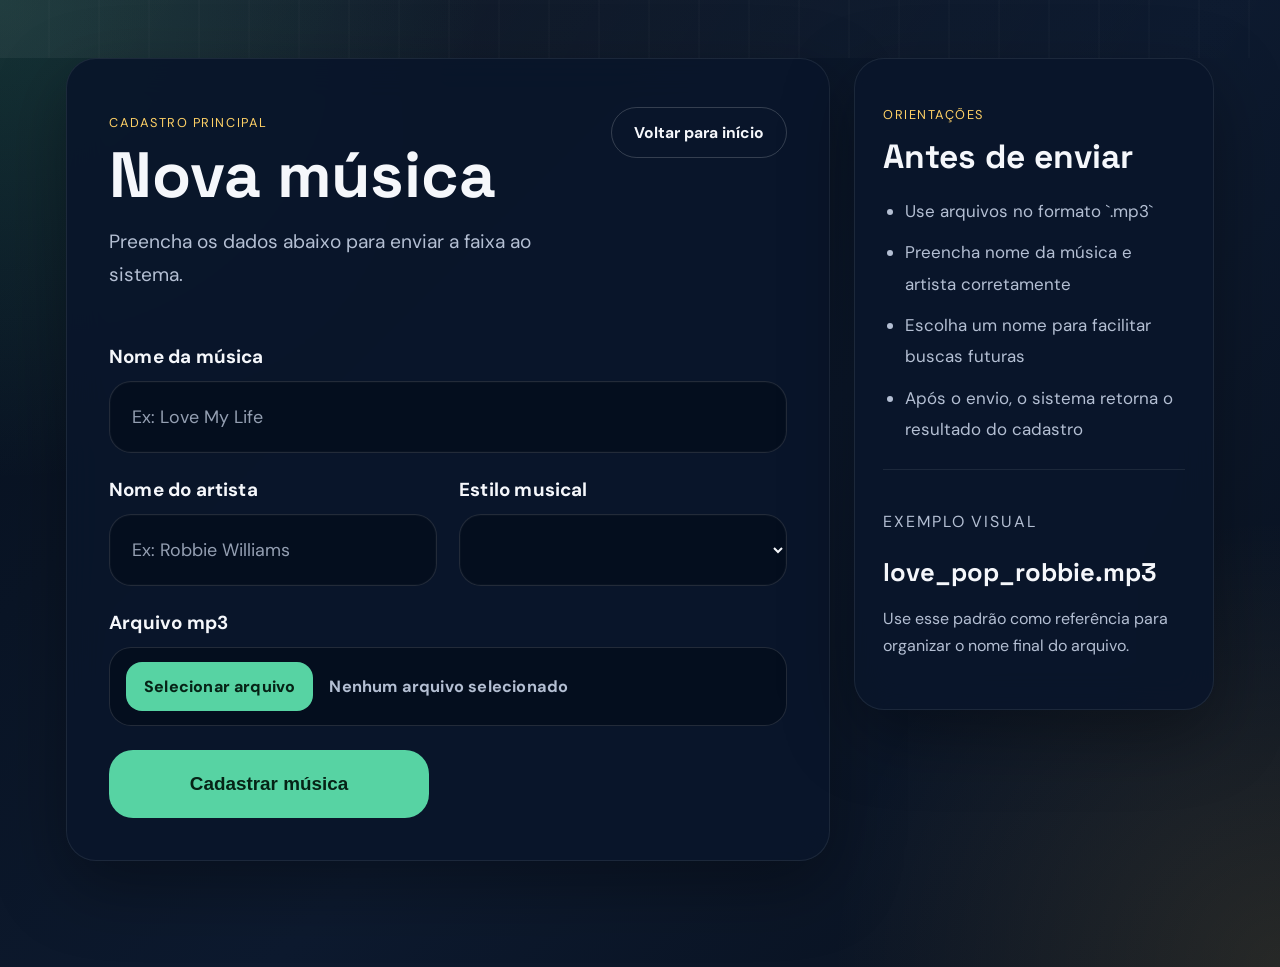
==== commit 58006489: "Sugestão funcionando e estilos criados" ====
--- a/src/main/resources/static/cadastroMusica.html
+++ b/src/main/resources/static/cadastroMusica.html
@@ -7,7 +7,7 @@
     <link rel="stylesheet" href="css/style.css">
     <script src="js/cadastroController.js" defer></script>
 </head>
-<body>
+<body onload="carregarEstilos()">
 <section class="hero hero--compact">
     <div class="hero__overlay"></div>
 </section>
@@ -42,15 +42,6 @@
                     <div class="music-form__group">
                         <label for="estilo">Estilo musical</label>
                         <select id="estilo" name="estilo" required>
-                            <option value="">Selecione um estilo</option>
-                            <option value="pop">Pop</option>
-                            <option value="rock">Rock</option>
-                            <option value="sertanejo">Sertanejo</option>
-                            <option value="funk">Funk</option>
-                            <option value="rap">Rap</option>
-                            <option value="gospel">Gospel</option>
-                            <option value="mpb">MPB</option>
-                            <option value="eletronica">Eletrônica</option>
                         </select>
                     </div>
                 </div>
@@ -83,7 +74,7 @@
                 <ul class="feature-list cadastro-side__list">
                     <li>Use arquivos no formato `.mp3`</li>
                     <li>Preencha nome da música e artista corretamente</li>
-                    <li>Escolha um estilo para facilitar buscas futuras</li>
+                    <li>Escolha um nome para facilitar buscas futuras</li>
                     <li>Após o envio, o sistema retorna o resultado do cadastro</li>
                 </ul>
             </section>
--- a/src/main/resources/static/css/style.css
+++ b/src/main/resources/static/css/style.css
@@ -626,3 +626,56 @@
     font-size: 1rem;
 }
 
+.results-grid {
+    display: grid;
+    gap: 18px;
+    margin-top: 26px;
+}
+
+.music-result {
+    display: grid;
+    gap: 18px;
+    padding: 24px;
+    background: rgba(6, 17, 34, 0.88);
+    border: 1px solid rgba(255, 255, 255, 0.08);
+    border-radius: 24px;
+}
+
+.music-result__meta h3 {
+    font-size: 1.6rem;
+    margin-bottom: 10px;
+}
+
+.music-result__meta p {
+    margin: 6px 0;
+    color: var(--muted);
+}
+
+.music-result__label {
+    margin: 0 0 10px;
+    color: var(--accent);
+    font-size: 0.9rem;
+    text-transform: uppercase;
+    letter-spacing: 0.08em;
+}
+
+.music-result__player audio {
+    width: 100%;
+    border-radius: 16px;
+}
+
+.empty-state {
+    padding: 28px;
+    border-radius: 24px;
+    background: rgba(6, 17, 34, 0.88);
+    border: 1px dashed rgba(255, 255, 255, 0.12);
+}
+
+.empty-state h3 {
+    margin-bottom: 8px;
+}
+
+.empty-state p {
+    margin: 0;
+    color: var(--muted);
+}
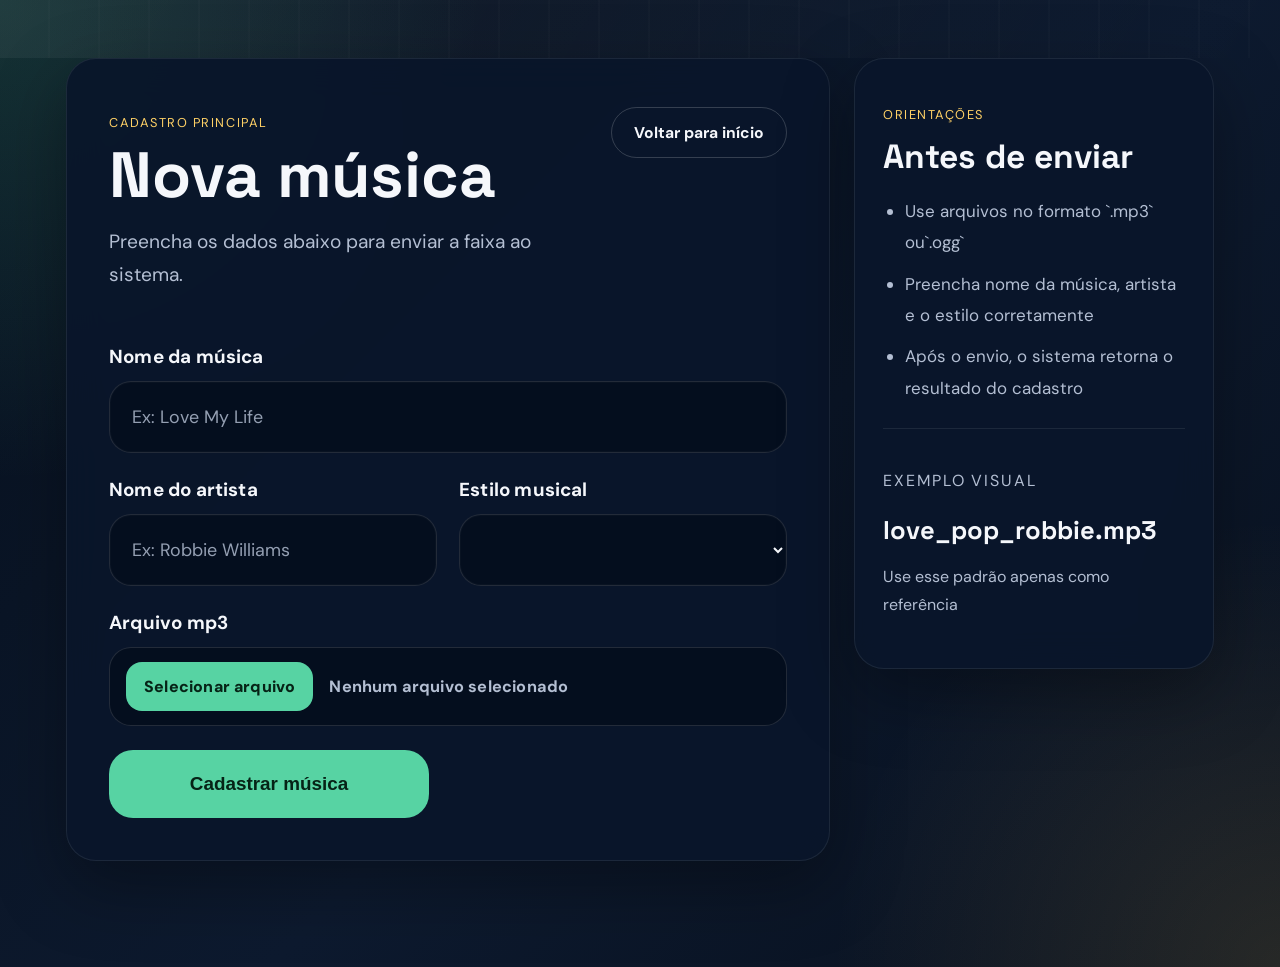
==== commit b916e585: "Prepare PlayMySongs for portfolio" ====
--- a/src/main/resources/static/cadastroMusica.html
+++ b/src/main/resources/static/cadastroMusica.html
@@ -72,9 +72,8 @@
                 <p class="eyebrow">Orientações</p>
                 <h2>Antes de enviar</h2>
                 <ul class="feature-list cadastro-side__list">
-                    <li>Use arquivos no formato `.mp3`</li>
-                    <li>Preencha nome da música e artista corretamente</li>
-                    <li>Escolha um nome para facilitar buscas futuras</li>
+                    <li>Use arquivos no formato `.mp3` ou`.ogg`</li>
+                    <li>Preencha nome da música, artista e o estilo corretamente</li>
                     <li>Após o envio, o sistema retorna o resultado do cadastro</li>
                 </ul>
             </section>
@@ -82,7 +81,7 @@
             <section class="cadastro-side__section cadastro-side__section--example">
                 <p class="eyebrow">Exemplo visual</p>
                 <h3>love_pop_robbie.mp3</h3>
-                <p>Use esse padrão como referência para organizar o nome final do arquivo.</p>
+                <p>Use esse padrão apenas como referência</p>
             </section>
         </aside>
     </section>
